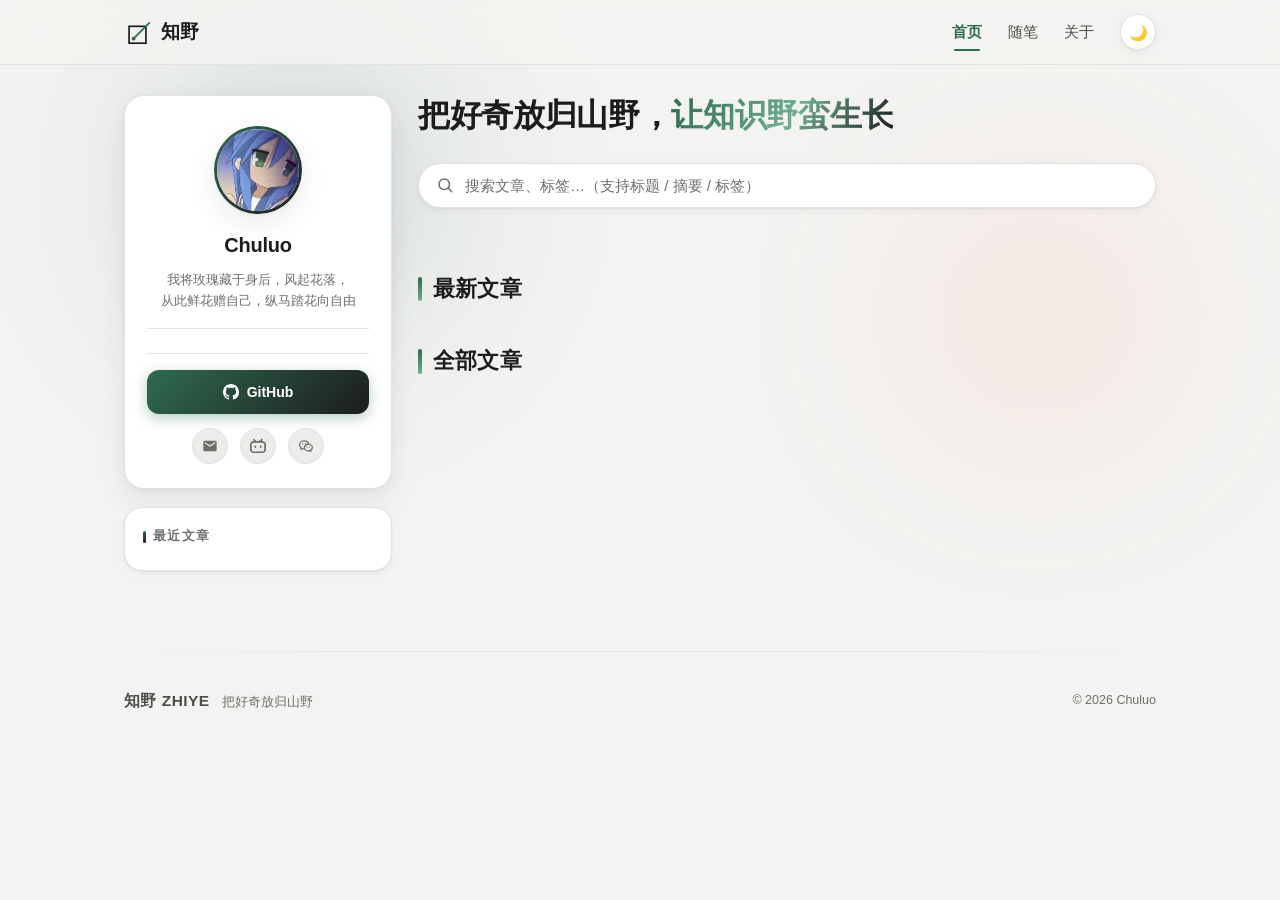
==== index.html @ bbedf45e "chore: 上传 index.html" ====
<!DOCTYPE html>
<html lang="zh-CN">
<head>
  <meta charset="UTF-8">
  <meta name="viewport" content="width=device-width, initial-scale=1.0">
  <!-- 主题提前应用：首帧即为正确主题，消除页面切换时的闪白 -->
  <script>(function(){var t=null;try{t=localStorage.getItem("blog-theme");}catch(e){}if(t!=="dark"&&t!=="light"){t=window.matchMedia&&window.matchMedia("(prefers-color-scheme: dark)").matches?"dark":"light";}document.documentElement.setAttribute("data-theme",t);})();</script>
  <title>知野 ZHIYE · 把好奇放归山野</title>
  <meta http-equiv="Content-Security-Policy" content="default-src 'none'; script-src 'self' file: 'unsafe-inline' https://cdn.jsdelivr.net; style-src 'self' file: 'unsafe-inline'; img-src 'self' file: data:; font-src 'self' file:; connect-src 'none'; object-src 'none'; base-uri 'none'; form-action 'none'">
  <meta name="referrer" content="no-referrer">
  <link rel="icon" href="data:image/svg+xml,<svg xmlns='http://www.w3.org/2000/svg' viewBox='0 0 48 48'><rect width='48' height='48' rx='11' fill='%231C1C1E'/><rect x='13' y='18' width='22' height='22' fill='none' stroke='%23FFFFFF' stroke-width='2.6'/><line x1='19' y1='34' x2='41' y2='12' stroke='%236FAE90' stroke-width='2.6' stroke-linecap='round'/><circle cx='19' cy='34' r='2.8' fill='%236FAE90'/></svg>">
  <meta name="description" content="知野 ZHIYE：Chuluo 的个人博客，记录前端技术、效率工具、读书笔记与日常生活，全部文章由 Markdown 书写。">
  <meta name="author" content="Chuluo">
  <link rel="canonical" href="https://YOUR-SITE.example/">
  <meta name="theme-color" content="#F3F3F1" media="(prefers-color-scheme: light)">
  <meta name="theme-color" content="#000000" media="(prefers-color-scheme: dark)">
  <meta property="og:title" content="知野 ZHIYE · 把好奇放归山野">
  <meta property="og:type" content="website">
  <meta property="og:site_name" content="知野 ZHIYE">
  <meta property="og:url" content="https://YOUR-SITE.example/">
  <meta property="og:locale" content="zh_CN">
  <meta property="og:image" content="https://YOUR-SITE.example/img/brand-icon.png">
  <meta property="og:description" content="记录前端技术、效率工具、读书笔记与日常生活。">
  <meta name="twitter:card" content="summary">
  <script type="application/ld+json">
  {
    "@context": "https://schema.org",
    "@type": "WebSite",
    "name": "知野 ZHIYE",
    "url": "https://YOUR-SITE.example/",
    "description": "Chuluo 的个人博客，记录前端技术、效率工具、读书笔记与日常生活。",
    "inLanguage": "zh-CN",
    "author": { "@type": "Person", "name": "Chuluo", "url": "https://YOUR-SITE.example/about.html" }
  }
  </script>
  <link rel="stylesheet" href="css/style.css">
</head>
<body>

  <a class="skip-link" href="#main">跳到主要内容</a>

  <header class="site-header">
    <div class="container header-inner">
      <a class="brand" href="index.html"><svg class="brand-logo" viewBox="0 0 48 48" aria-hidden="true"><rect x="9" y="13" width="30" height="30" fill="none" stroke="currentColor" stroke-width="3"/><line x1="17" y1="35" x2="45" y2="7" stroke="var(--wild)" stroke-width="3" stroke-linecap="round"/><circle cx="17" cy="35" r="3.4" fill="var(--wild)"/></svg>知野</a>
      <nav class="site-nav">
        <a href="index.html" class="active" aria-current="page">首页</a>
        <a href="notes.html">随笔</a>
        <a href="about.html">关于</a>
        <button class="theme-toggle" aria-label="切换深浅主题（快捷键 T）"></button>
      </nav>
    </div>
  </header>

  <main id="main">
    <!-- 背景光晕 -->
    <div class="bg-glow g1" aria-hidden="true"></div>
    <div class="bg-glow g2" aria-hidden="true"></div>

    <div class="home-layout container">
      <!-- 侧栏：作者卡片 -->
      <aside class="side-col reveal">
        <div class="profile-card">
          <img class="profile-avatar" src="img/avatar.png" alt="Chuluo 的头像" width="88" height="88">
          <b class="profile-name">Chuluo</b>
          <p class="profile-bio">我将玫瑰藏于身后，风起花落，<br>从此鲜花赠自己，纵马踏花向自由</p>
          <div class="profile-stats" id="profileStats"></div>
          <!-- 社交链接（GitHub / 邮箱 / B站） -->
          <a class="profile-github" href="https://github.com/chuluono" target="_blank" rel="noopener noreferrer">
            <svg viewBox="0 0 16 16" width="16" height="16" aria-hidden="true"><path fill="currentColor" d="M8 0C3.58 0 0 3.58 0 8c0 3.54 2.29 6.53 5.47 7.59.4.07.55-.17.55-.38 0-.19-.01-.82-.01-1.49-2.01.37-2.53-.49-2.69-.94-.09-.23-.48-.94-.82-1.13-.28-.15-.68-.52-.01-.53.63-.01 1.08.58 1.23.82.72 1.21 1.87.87 2.33.66.07-.52.28-.87.51-1.07-1.78-.2-3.64-.89-3.64-3.95 0-.87.31-1.59.82-2.15-.08-.2-.36-1.02.08-2.12 0 0 .67-.21 2.2.82.64-.18 1.32-.27 2-.27s1.36.09 2 .27c1.53-1.04 2.2-.82 2.2-.82.44 1.1.16 1.92.08 2.12.51.56.82 1.27.82 2.15 0 3.07-1.87 3.75-3.65 3.95.29.25.54.73.54 1.48 0 1.07-.01 1.93-.01 2.2 0 .21.15.46.55.38A8.01 8.01 0 0 0 16 8c0-4.42-3.58-8-8-8z"/></svg>
            GitHub
          </a>
          <div class="profile-links">
            <a class="profile-ico" href="mailto:chuluo1000@qq.com" data-copy-email="chuluo1000@qq.com" title="点击复制邮箱" aria-label="复制邮箱地址">
              <svg viewBox="0 0 24 24" aria-hidden="true"><path fill="currentColor" d="M20 4H4c-1.1 0-2 .9-2 2v12c0 1.1.9 2 2 2h16c1.1 0 2-.9 2-2V6c0-1.1-.9-2-2-2zm0 4-8 5-8-5V6l8 5 8-5v2z"/></svg>
            </a>
            <a class="profile-ico" href="https://space.bilibili.com/3461567341398555" target="_blank" rel="noopener noreferrer" title="Bilibili" aria-label="Bilibili">
              <svg viewBox="0 0 24 24" aria-hidden="true"><path fill="currentColor" d="M17.8 4.65h.85c1.51.06 2.77.58 3.77 1.58 1 .99 1.52 2.25 1.56 3.76v7.36c-.04 1.51-.56 2.77-1.56 3.77s-2.26 1.52-3.77 1.56H5.33c-1.51-.04-2.77-.56-3.77-1.56S.04 18.86 0 17.35v-7.36c.04-1.51.56-2.77 1.56-3.76 1-1 2.26-1.52 3.77-1.58h.77L4.93 3.53a1.23 1.23 0 0 1-.37-.91c0-.35.12-.65.37-.9l.03-.03c.26-.25.57-.37.92-.37.34 0 .65.12.92.37l2.55 2.42c.07.07.13.14.19.21h4.26c.05-.07.11-.14.16-.21l2.86-2.75c.26-.25.57-.37.92-.37.34 0 .66.15.93.4.26.25.39.55.39.91 0 .35-.12.65-.37.9zM5.33 7.24c-.74.02-1.37.28-1.88.77-.5.5-.77 1.13-.79 1.9v7.51c.02.77.29 1.4.79 1.9.5.5 1.13.75 1.88.77h13.34c.74-.02 1.37-.27 1.88-.77.5-.5.77-1.13.78-1.9V9.91c-.01-.77-.28-1.4-.78-1.9-.51-.49-1.14-.75-1.88-.77zM8 11.11c.37 0 .68.12.93.37.25.25.38.57.4.96v1.17c-.02.39-.15.71-.4.96-.25.25-.56.37-.93.37s-.68-.12-.93-.37c-.25-.25-.38-.57-.4-.96v-1.17c0-.37.13-.69.39-.95.25-.26.57-.38.94-.38zm8 0c.37 0 .68.12.93.37.25.25.38.57.4.96v1.17c-.02.39-.15.71-.4.96-.25.25-.56.37-.93.37s-.68-.12-.93-.37c-.25-.25-.38-.57-.4-.96v-1.17c.02-.39.15-.71.4-.96.25-.25.56-.37.93-.37z"/></svg>
            </a>
            <!-- 公众号：点击/悬停弹出二维码（图片放 img/wx-qr.png 即生效） -->
            <div class="profile-wechat">
              <button type="button" class="profile-ico" id="wxBtn" title="微信公众号" aria-label="微信公众号二维码" aria-expanded="false">
                <svg viewBox="0 0 24 24" aria-hidden="true">
                  <path fill="none" stroke="currentColor" stroke-width="1.8" stroke-linejoin="round" d="M9.3 4.2c-3.9 0-7 2.6-7 5.9 0 1.8 1 3.5 2.5 4.6L4.2 17l2.4-1.2c.8.3 1.7.4 2.7.4h.4a5.9 5.9 0 0 1-.2-1.5c0-3.1 2.9-5.6 6.5-5.6h.3c-.6-2.8-3.6-4.9-7-4.9z"/>
                  <path fill="none" stroke="currentColor" stroke-width="1.8" stroke-linejoin="round" d="M15.6 9.4c-3.3 0-6 2.2-6 4.9s2.7 4.9 6 4.9c.7 0 1.4-.1 2-.3l2.2 1.1-.6-1.9c1.4-.9 2.4-2.3 2.4-3.8 0-2.7-2.7-4.9-6-4.9z"/>
                  <g fill="currentColor">
                    <circle cx="7" cy="9" r="1"/><circle cx="11.4" cy="9" r="1"/>
                    <circle cx="13.8" cy="13.6" r=".9"/><circle cx="17.4" cy="13.6" r=".9"/>
                  </g>
                </svg>
              </button>
              <div class="wx-pop" id="wxPop">
                <img src="img/wx-qr.png" alt="微信公众号二维码" width="140" height="140">
                <b>微信公众号</b>
                <span>微信扫码关注</span>
              </div>
            </div>
          </div>
        </div>

        <!-- 侧栏：最近文章 -->
        <div class="side-card">
          <h3 class="side-title">最近文章</h3>
          <ol class="side-recent" id="recentList"></ol>
        </div>
      </aside>

      <!-- 右列：标语 + 搜索 + 筛选 + 文章流 -->
      <div class="feed-col">
        <h1 class="feed-slogan reveal" style="transition-delay:.08s">把好奇放归山野，<span class="grad">让知识野蛮生长</span></h1>

        <!-- 实时搜索 -->
        <div class="search-box reveal" style="transition-delay:.16s" role="search">
          <input id="searchInput" type="text" placeholder="搜索文章、标签…（支持标题 / 摘要 / 标签）" autocomplete="off" aria-label="搜索文章">
          <svg class="search-icon" viewBox="0 0 24 24" fill="none" stroke="currentColor" stroke-width="2" stroke-linecap="round" aria-hidden="true">
            <circle cx="11" cy="11" r="7"></circle><path d="M21 21l-4.35-4.35"></path>
          </svg>
          <button id="searchClear" type="button" class="search-clear" aria-label="清空搜索">✕</button>
        </div>

        <!-- 标签筛选 -->
        <div class="tag-filter" id="tagFilter"></div>

        <!-- 精选 / 最新文章 -->
        <section id="featuredSection">
          <div class="section-head"><h2>最新文章</h2></div>
          <div id="featured"></div>
        </section>

        <!-- 文章列表 -->
        <section>
          <div class="section-head"><h2 id="listTitle">全部文章</h2><span class="count" id="listCount"></span></div>
          <div class="post-grid" id="postList"></div>
          <nav class="pagination" id="pagination" hidden aria-label="分页"></nav>
        </section>
      </div>
    </div>
  </main>

  <footer class="site-footer">
    <div class="container footer-row">
      <p class="footer-brand">知野 ZHIYE<span class="footer-tagline">把好奇放归山野</span></p>
      <div class="footer-right">
        <span class="footer-copy">© 2026 Chuluo</span>
      </div>
    </div>
  </footer>

  <button id="backTop" class="back-top" aria-label="回到顶部">
    <svg viewBox="0 0 48 48" aria-hidden="true">
      <circle class="ring-bg" cx="24" cy="24" r="21"></circle>
      <circle class="ring-fg" cx="24" cy="24" r="21"></circle>
    </svg>
    <span class="arrow">↑</span>
  </button>

  <script src="js/posts.js"></script>
  <script src="js/main.js"></script>
  <script>
    function __initHome() {
      var H = window.BLOG_HELPERS;
      /* 首页列表视图：系列只显示一章入口，其余章节经文章页章节目录访问 */
      var posts = H.visiblePosts();
      var tags = H.allTags(posts);

      /* 公众号二维码弹层：点击切换（悬停由 CSS 兜底），点击外部关闭；二维码图片缺失时显示占位 */
      var wxWrap = document.querySelector(".profile-wechat");
      var wxBtn = document.getElementById("wxBtn");
      var wxImg = document.querySelector(".wx-pop img");
      if (wxImg) {
        wxImg.addEventListener("error", function () { wxImg.closest(".wx-pop").classList.add("no-qr"); });
      }
      if (wxBtn && wxWrap) {
        wxBtn.addEventListener("click", function (e) {
          e.stopPropagation();
          var open = wxWrap.classList.toggle("open");
          wxBtn.setAttribute("aria-expanded", open ? "true" : "false");
        });
        document.addEventListener("click", function (e) {
          if (!wxWrap.contains(e.target)) {
            wxWrap.classList.remove("open");
            wxBtn.setAttribute("aria-expanded", "false");
          }
        });
      }

      /* 作者卡片统计 */
      var totalMin = posts.reduce(function (s, p) { return s + H.readingMin(p.content); }, 0);
      document.getElementById("profileStats").innerHTML =
        '<div class="pstat"><b>' + posts.length + "</b><span>文章</span></div>" +
        '<div class="pstat"><b>' + tags.length + "</b><span>标签</span></div>" +
        '<div class="pstat"><b>' + totalMin + "</b><span>分钟阅读</span></div>";

      /* 侧栏：最近文章 */
      document.getElementById("recentList").innerHTML = posts.slice(0, 5).map(function (p) {
        var thumb = '<span class="mini-thumb" style="' + H.coverStyle(p) + '" aria-hidden="true">' +
          (p.coverImg ? '<img src="' + window.BLOG_ROOT + p.coverImg + '" alt="" loading="lazy">' : p.emoji) +
          "</span>";
        return '<li><a href="' + H.postURL(p) + '">' + thumb +
          '<span class="mini-text"><span class="mini-title">' + H.escapeHtml(p.title) + "</span>" +
          "<time>" + H.fmtRelative(p.date) + "</time></span></a></li>";
      }).join("");

      /* 状态：标签 + 关键词可叠加过滤 */
      var currentTag = new URLSearchParams(location.search).get("tag") || "全部";
      var query = "";
      var PAGE_SIZE = 4;   /* 每页文章数 */
      var pageNum = 1;
      var filterBox = document.getElementById("tagFilter");
      var listEl = document.getElementById("postList");
      var searchInput = document.getElementById("searchInput");
      var searchBox = document.querySelector(".search-box");
      var searchClear = document.getElementById("searchClear");
      var featuredSection = document.getElementById("featuredSection");

      /* 精选（最新一篇）；无文章时隐藏该区块 */
      document.getElementById("featured").innerHTML = posts.length ? H.cardHTML(posts[0], true) : "";
      if (!posts.length) featuredSection.style.display = "none";

      function renderChips() {
        var html = ['<button class="chip' + (currentTag === "全部" ? " active" : "") + '" data-tag="全部">全部 <i>' + posts.length + "</i></button>"];
        tags.forEach(function (t) {
          html.push('<button class="chip' + (currentTag === t[0] ? " active" : "") + '" data-tag="' + H.escapeHtml(t[0]) + '">' + H.escapeHtml(t[0]) + " <i>" + t[1] + "</i></button>");
        });
        filterBox.innerHTML = html.join("");
      }

      function matchQuery(p, q) {
        var hay = (p.title + " " + p.excerpt + " " + p.tags.join(" ")).toLowerCase();
        return hay.indexOf(q.toLowerCase()) !== -1;
      }

      function renderList() {
        var list = posts.filter(function (p) {
          return (currentTag === "全部" || p.tags.indexOf(currentTag) !== -1) && (!query || matchQuery(p, query));
        });
        document.getElementById("listTitle").innerHTML = query
          ? "搜索：<span class=\"grad\">" + H.escapeHtml(query) + "</span>"
          : (currentTag === "全部" ? "全部文章" : "标签：" + H.escapeHtml(currentTag));
        document.getElementById("listCount").textContent = list.length + " 篇";
        featuredSection.style.display = (posts.length && currentTag === "全部" && !query) ? "" : "none";

        var pgBox = document.getElementById("pagination");
        if (!list.length) {
          pgBox.hidden = true;
          listEl.innerHTML = query
            ? '<div class="empty-state"><div class="big">🔭</div>没有找到与「' + H.escapeHtml(query) + '」相关的文章<br>换个关键词试试？</div>'
            : '<div class="empty-state"><div class="big">🌱</div>这个标签下还没有文章～</div>';
          return;
        }

        /* 分页切片 */
        var totalPages = Math.ceil(list.length / PAGE_SIZE);
        if (pageNum > totalPages) pageNum = totalPages;
        if (pageNum < 1) pageNum = 1;
        var pageList = list.slice((pageNum - 1) * PAGE_SIZE, pageNum * PAGE_SIZE);

        /* 卡片带 stagger 渐显延迟，标题与摘要做搜索高亮 */
        listEl.innerHTML = pageList.map(function (p, i) {
          var delay = " style=\"transition-delay:" + Math.min(i, 8) * 55 + "ms\"";
          return H.cardHTML(p, false, query).replace('class="post-card"', 'class="post-card reveal"' + delay);
        }).join("");
        window.BLOG_initReveal(listEl);

        /* 分页条（← 1 →） */
        if (totalPages <= 1) { pgBox.hidden = true; pgBox.innerHTML = ""; return; }
        pgBox.hidden = false;
        var phtml = '<button class="pg-btn pg-nav" data-pg="prev" aria-label="上一页"' + (pageNum === 1 ? " disabled" : "") + ">←</button>";
        for (var i = 1; i <= totalPages; i++) {
          phtml += '<button class="pg-btn' + (i === pageNum ? " active" : "") + '" data-pg="' + i + '" aria-label="第 ' + i + ' 页">' + i + "</button>";
        }
        phtml += '<button class="pg-btn pg-nav" data-pg="next" aria-label="下一页"' + (pageNum === totalPages ? " disabled" : "") + ">→</button>";
        pgBox.innerHTML = phtml;
      }

      /* 标签筛选 */
      filterBox.addEventListener("click", function (e) {
        var btn = e.target.closest(".chip");
        if (!btn) return;
        currentTag = btn.getAttribute("data-tag");
        pageNum = 1;
        renderChips();
        renderList();
        /* file:// 协议下 replaceState 可能抛 SecurityError，静默降级 */
        try {
          history.replaceState(null, "", currentTag === "全部" ? "index.html" : "index.html?tag=" + encodeURIComponent(currentTag));
        } catch (err) {}
      });

      /* 分页翻页 */
      document.getElementById("pagination").addEventListener("click", function (e) {
        var btn = e.target.closest(".pg-btn");
        if (!btn || btn.disabled) return;
        var v = btn.getAttribute("data-pg");
        if (v === "prev") pageNum -= 1;
        else if (v === "next") pageNum += 1;
        else pageNum = parseInt(v, 10);
        renderList();
        H.smoothTo(document.getElementById("listTitle"));
      });

      /* 实时搜索（轻防抖） */
      var debounceTimer = null;
      searchInput.addEventListener("input", function () {
        searchBox.classList.toggle("has-value", !!searchInput.value);
        clearTimeout(debounceTimer);
        debounceTimer = setTimeout(function () {
          query = searchInput.value.trim();
          pageNum = 1;
          renderList();
        }, 140);
      });
      searchClear.addEventListener("click", function () {
        searchInput.value = "";
        searchBox.classList.remove("has-value");
        query = "";
        pageNum = 1;
        renderList();
        searchInput.focus();
      });

      renderChips();
      renderList();
    }
    __initHome();
  </script>
</body>
</html>
---- css/style.css ----
/* ============================================================
 * 知野 ZHIYE · 样式系统
 * 设计原则：克制、一致、每一处过渡都有呼吸感
 * —— 支持浅色 / 深色双主题、动效降级与打印优化
 * ============================================================ */

/* ---------- 设计变量 ---------- */
:root {
  /* 缓动：主缓动用 Quint 感，弹性交互用 spring */
  --ease: cubic-bezier(0.22, 1, 0.36, 1);
  --ease-spring: cubic-bezier(0.34, 1.56, 0.64, 1);

  /* 知野 ZHIYE 色板：Parchment / Canvas / Ink / 灰苔 / 野绿 */
  --bg: #f3f3f1;
  --header-bg: rgba(243, 243, 241, 0.82);
  --surface: #ffffff;
  --surface-2: #ececea;
  --text: #1c1c1e;
  --text-secondary: #4d4d4a;
  --muted: #6e6e6a;
  --border: #e1e1de;
  --accent: #2f6b4f;
  --accent-soft: rgba(47, 107, 79, 0.1);
  --code-bg: #e9e9e6;
  --mark-bg: rgba(47, 107, 79, 0.16);
  --wild: #2f6b4f;

  /* 多层阴影：近处贴合 + 远处弥散 */
  --shadow-sm: 0 1px 2px rgba(30, 28, 36, 0.05), 0 2px 8px rgba(30, 28, 36, 0.05);
  --shadow: 0 2px 4px rgba(30, 28, 36, 0.04), 0 10px 28px rgba(30, 28, 36, 0.08);
  --shadow-lg: 0 4px 8px rgba(30, 28, 36, 0.05), 0 18px 50px rgba(30, 28, 36, 0.14);
  /* 卡片顶部内高光 */
  --inset-highlight: inset 0 1px 0 rgba(255, 255, 255, 0.65);

  --glow-op: 0.55;
}
[data-theme="dark"] {
  /* OLED 纯黑：背景全黑，卡片用 iOS 系统灰拉开层次 */
  --bg: #000000;
  --header-bg: rgba(0, 0, 0, 0.72);
  --surface: #1c1c1e;
  --surface-2: #2c2c2e;
  --text: #e9e7e2;
  --text-secondary: #b8b4ac;
  --muted: #8a867e;
  --border: #2a2a2c;
  --accent: #6fae90;
  --accent-soft: rgba(111, 174, 144, 0.16);
  --code-bg: #1c1c1e;
  --mark-bg: rgba(111, 174, 144, 0.25);
  --wild: #6fae90;

  --shadow-sm: 0 1px 2px rgba(0, 0, 0, 0.4), 0 2px 8px rgba(0, 0, 0, 0.3);
  --shadow: 0 2px 4px rgba(0, 0, 0, 0.4), 0 10px 28px rgba(0, 0, 0, 0.5);
  --shadow-lg: 0 4px 8px rgba(0, 0, 0, 0.45), 0 18px 50px rgba(0, 0, 0, 0.65);
  --inset-highlight: inset 0 1px 0 rgba(255, 255, 255, 0.04);

  --glow-op: 0.4;
}

/* ---------- 基础 ---------- */
* { margin: 0; padding: 0; box-sizing: border-box; }
html { scroll-behavior: smooth; -webkit-text-size-adjust: 100%; }
body {
  font-family: "SF Pro Display", -apple-system, BlinkMacSystemFont, "Segoe UI",
    "PingFang SC", "Hiragino Sans GB", "Microsoft YaHei", "Noto Sans SC", sans-serif;
  background: var(--bg);
  color: var(--text);
  line-height: 1.75;
  font-size: 16px;
  -webkit-font-smoothing: antialiased;
  -moz-osx-font-smoothing: grayscale;
  text-rendering: optimizeLegibility;
  font-feature-settings: "tnum" 1;
  transition: background 0.4s ease, color 0.4s ease;
  overflow-x: hidden;
}
a { color: inherit; text-decoration: none; }
button { font-family: inherit; cursor: pointer; }
a, button { touch-action: manipulation; -webkit-tap-highlight-color: transparent; }
img { max-width: 100%; }
h1 { text-wrap: balance; }
::selection { background: var(--mark-bg); color: var(--text); }
mark { background: var(--mark-bg); color: var(--accent); padding: 0 2px; border-radius: 4px; }

/* 滚动条 */
::-webkit-scrollbar { width: 10px; height: 10px; }
::-webkit-scrollbar-track { background: transparent; }
::-webkit-scrollbar-thumb {
  background: var(--border); border-radius: 8px;
  border: 2px solid var(--bg);
}
::-webkit-scrollbar-thumb:hover { background: var(--muted); }
html { scrollbar-width: thin; scrollbar-color: var(--border) transparent; }

/* 焦点可达性 */
:focus { outline: none; }
:focus-visible {
  outline: 2px solid var(--accent);
  outline-offset: 2px;
  border-radius: 4px;
}

/* 跳转链接（键盘用户） */
.skip-link {
  position: fixed; top: -56px; left: 16px; z-index: 200;
  background: var(--accent); color: #fff;
  padding: 10px 18px; border-radius: 10px; font-size: 14px;
  transition: top 0.25s var(--ease);
}
.skip-link:focus { top: 12px; }

.container { max-width: 1080px; margin: 0 auto; padding: 0 24px; }
.muted { color: var(--muted); }

/* ---------- 滚动渐显 ---------- */
.js .reveal {
  opacity: 0; transform: translateY(22px);
  transition: opacity 0.85s var(--ease), transform 0.85s var(--ease);
}
.js .reveal.visible { opacity: 1; transform: none; }
/* 经跨页过渡抵达（pagereveal 时标记）：内容随过渡一同亮相，跳过二次渐显 */
.js.vt-arrived .reveal { opacity: 1; transform: none; transition: none; }

/* 页面入场：仅会话内首次加载播放（后续页面切换由 View Transition 交叉淡入接管，不再重播） */
.js main.page-enter { animation: page-in 0.6s var(--ease) both; }
@keyframes page-in {
  from { opacity: 0; transform: translateY(12px); }
  to { opacity: 1; transform: none; }
}

/* 跨页面丝滑切换（Chromium 126+：导航时新旧页面自动交叉淡入；其他浏览器忽略此规则） */
@view-transition { navigation: auto; }

/* ---------- 阅读进度条 ---------- */
.progress-bar {
  position: fixed; top: 0; left: 0; z-index: 100;
  height: 3px; width: 0;
  background: linear-gradient(90deg, #2f6b4f, #6fae90, #a8c3a0);
  box-shadow: 0 0 10px rgba(47, 107, 79, 0.55);
  border-radius: 0 2px 2px 0;
  pointer-events: none;
}

/* ---------- 顶部导航 ---------- */
.site-header {
  position: sticky; top: 0; z-index: 50;
  /* 跨页切换时 header 独立快照：新旧页面内容淡入淡出，导航保持视觉连续 */
  view-transition-name: site-header;
  background: var(--header-bg);
  backdrop-filter: blur(16px) saturate(1.6);
  -webkit-backdrop-filter: blur(16px) saturate(1.6);
  border-bottom: 1px solid var(--border);
  transition: background 0.4s ease, border-color 0.4s ease;
}
.header-inner { display: flex; align-items: center; justify-content: space-between; height: 64px; }
.brand { display: flex; align-items: center; gap: 10px; font-weight: 800; font-size: 19px; letter-spacing: 0.02em; white-space: nowrap; }
.brand-logo {
  width: 27px; height: 27px; color: var(--text);
  transition: transform 0.4s var(--ease-spring);
}
.brand-logo rect { stroke: var(--text); }
.brand:hover .brand-logo { transform: rotate(-6deg) scale(1.06); }
.site-nav { display: flex; align-items: center; gap: 26px; }
.site-nav a { font-size: 15px; color: var(--text-secondary); position: relative; transition: color 0.25s; }
.site-nav a::after {
  content: ""; position: absolute; left: 50%; right: 50%; bottom: -6px;
  height: 2px; border-radius: 1px; background: var(--accent);
  opacity: 0; transition: left 0.35s var(--ease), right 0.35s var(--ease), opacity 0.35s;
}
.site-nav a:hover { color: var(--text); }
.site-nav a:hover::after { left: 4px; right: 4px; opacity: 0.45; }
.site-nav a.active { color: var(--accent); font-weight: 600; }
.site-nav a.active::after { left: 2px; right: 2px; opacity: 1; }
.site-header.scrolled { box-shadow: var(--shadow-sm); }
.theme-toggle {
  width: 36px; height: 36px; border-radius: 50%;
  border: 1px solid var(--border); background: var(--surface);
  font-size: 15px; display: grid; place-items: center;
  box-shadow: var(--shadow-sm);
  transition: transform 0.35s var(--ease-spring), border-color 0.25s;
}
/* 图标由 CSS 按 data-theme 渲染（HTML 内不含字符）：首帧即正确，
   跨页过渡快照里绝不会出现错误图标，深色模式下也不再闪月亮 */
.theme-toggle::before { content: "🌙"; line-height: 1; }
[data-theme="dark"] .theme-toggle::before { content: "☀️"; }
.theme-toggle:hover { transform: rotate(18deg) scale(1.08); border-color: var(--accent); }
.theme-toggle:active { transform: rotate(18deg) scale(0.95); }

/* ---------- 首页：侧栏作者卡 + 信息流双栏 ---------- */
main { position: relative; }
.bg-glow {
  position: absolute; border-radius: 50%;
  filter: blur(90px); opacity: var(--glow-op);
  pointer-events: none; z-index: 0;
}
.bg-glow.g1 {
  width: 440px; height: 440px;
  background: radial-gradient(circle, rgba(47, 107, 79, 0.5), transparent 65%);
  top: -100px; left: 6%;
  animation: glow-float 16s ease-in-out infinite alternate;
}
.bg-glow.g2 {
  width: 380px; height: 380px;
  background: radial-gradient(circle, rgba(255, 138, 101, 0.4), transparent 65%);
  top: 60px; right: 4%;
  animation: glow-float 20s ease-in-out infinite alternate-reverse;
}
@keyframes glow-float {
  from { transform: translate(0, 0) scale(1); }
  to { transform: translate(36px, 28px) scale(1.1); }
}
.home-layout {
  position: relative; z-index: 1;
  display: grid; grid-template-columns: 268px minmax(0, 1fr);
  gap: 26px; align-items: start; padding-top: 30px;
}
.side-col { display: flex; flex-direction: column; gap: 18px; }
.profile-card {
  background: var(--surface);
  border: 1px solid var(--border);
  border-radius: 20px;
  box-shadow: var(--shadow), var(--inset-highlight);
  padding: 30px 22px 24px;
  display: flex; flex-direction: column; align-items: center; text-align: center;
}
.profile-avatar {
  width: 88px; height: 88px; border-radius: 50%; object-fit: cover;
  border: 3px solid transparent;
  background: linear-gradient(var(--surface), var(--surface)) padding-box, linear-gradient(135deg, #2f6b4f, #1c1c1e) border-box;
  box-shadow: var(--shadow);
  transition: transform 0.45s var(--ease-spring);
}
.profile-card:hover .profile-avatar { transform: scale(1.05) rotate(2deg); }
.profile-name { margin-top: 14px; font-size: 20px; letter-spacing: -0.01em; }
.profile-bio { margin-top: 6px; font-size: 13px; line-height: 1.65; color: var(--muted); }
.profile-stats {
  margin-top: 16px; width: 100%;
  display: flex; padding: 12px 0;
  border-top: 1px solid var(--border); border-bottom: 1px solid var(--border);
}
.pstat { flex: 1; display: flex; flex-direction: column; gap: 2px; }
.pstat + .pstat { border-left: 1px solid var(--border); }
.pstat b { font-size: 17px; font-variant-numeric: tabular-nums; }
.pstat span { font-size: 12px; color: var(--muted); }
.profile-github {
  margin-top: 16px; width: 100%;
  display: inline-flex; align-items: center; justify-content: center; gap: 8px;
  padding: 10px 0; border-radius: 12px;
  background: linear-gradient(135deg, #2f6b4f, #1c1c1e);
  color: #fff; font-size: 14px; font-weight: 600;
  box-shadow: 0 4px 14px rgba(47, 107, 79, 0.35);
  transition: transform 0.3s var(--ease), box-shadow 0.3s var(--ease), filter 0.3s var(--ease);
}
.profile-github:hover { transform: translateY(-2px); filter: brightness(1.07); box-shadow: 0 8px 22px rgba(47, 107, 79, 0.45); }
.profile-github svg { flex: none; }
.profile-links { margin-top: 14px; display: flex; gap: 12px; }
.profile-ico {
  width: 36px; height: 36px; border-radius: 50%;
  display: inline-flex; align-items: center; justify-content: center;
  border: 1px solid var(--border); background: var(--surface-2); color: var(--muted);
  transition: transform 0.3s var(--ease), color 0.3s var(--ease), border-color 0.3s var(--ease), background 0.3s var(--ease);
}
.profile-ico:hover { transform: translateY(-2px); color: var(--accent); border-color: var(--accent); background: var(--accent-soft); }
.profile-ico svg { width: 16px; height: 16px; }
/* 公众号二维码弹层：悬停 / 点击（.open）/ 键盘聚焦均可见 */
.profile-wechat { position: relative; display: inline-flex; }
.wx-pop {
  position: absolute; bottom: calc(100% + 14px); left: 50%; z-index: 30;
  width: 168px; padding: 14px 14px 12px;
  display: flex; flex-direction: column; align-items: center;
  background: var(--surface);
  border: 1px solid var(--border); border-radius: 14px;
  box-shadow: var(--shadow-lg), var(--inset-highlight);
  opacity: 0; visibility: hidden; pointer-events: none;
  transform: translate(-50%, 8px) scale(0.94);
  transform-origin: 50% 100%;
  transition: opacity 0.28s var(--ease), transform 0.34s var(--ease-spring), visibility 0.28s;
}
.wx-pop::after {
  content: ""; position: absolute; top: 100%; left: 50%;
  width: 10px; height: 10px; margin: -5px 0 0 -5px;
  background: var(--surface);
  border-right: 1px solid var(--border); border-bottom: 1px solid var(--border);
  border-radius: 0 0 2px 0;
  transform: rotate(45deg);
}
.profile-wechat.open .wx-pop,
.profile-wechat:hover .wx-pop,
.profile-wechat:focus-within .wx-pop {
  opacity: 1; visibility: visible; pointer-events: auto;
  transform: translate(-50%, 0) scale(1);
}
.wx-pop img {
  width: 140px; height: 140px; border-radius: 8px;
  background: #fff; /* 二维码保底白底，暗色主题下也可扫 */
}
.wx-pop b { margin-top: 8px; font-size: 13px; }
.wx-pop span { margin-top: 2px; font-size: 11.5px; color: var(--muted); }
/* 二维码图片缺失时的虚线占位 */
.wx-pop.no-qr img { display: none; }
.wx-pop.no-qr::before {
  content: ""; width: 140px; height: 140px; margin: 1px 0 0;
  border: 1.5px dashed var(--border); border-radius: 8px;
  background: var(--surface-2);
}
/* 侧栏附加卡片：最近文章 + 标签 */
.side-card {
  background: var(--surface); border: 1px solid var(--border); border-radius: 18px;
  box-shadow: var(--shadow-sm), var(--inset-highlight);
  padding: 18px 18px 14px;
}
.side-title {
  font-size: 12.5px; font-weight: 700; letter-spacing: 0.1em; color: var(--muted);
  display: flex; align-items: center; gap: 7px; margin-bottom: 8px;
}
.side-title::before {
  content: ""; width: 3px; height: 12px; border-radius: 2px;
  background: linear-gradient(135deg, #2f6b4f, #1c1c1e);
}
.side-recent { list-style: none; margin: 0; padding: 0; }
.side-recent li + li { border-top: 1px dashed var(--border); }
.side-recent a {
  display: flex; flex-direction: row; align-items: center; gap: 10px; padding: 9px 2px;
  color: var(--text); font-size: 13.5px; line-height: 1.5;
  transition: color 0.25s;
}
.side-recent a:hover { color: var(--accent); }
.side-recent .mini-thumb {
  width: 44px; height: 44px; border-radius: 10px; flex-shrink: 0;
  display: grid; place-items: center; font-size: 20px;
  position: relative; overflow: hidden; box-shadow: var(--shadow-sm);
}
.side-recent .mini-thumb img { position: absolute; inset: 0; width: 100%; height: 100%; object-fit: cover; }
.side-recent .mini-text { display: flex; flex-direction: column; gap: 2px; min-width: 0; flex: 1; }
.side-recent .mini-title {
  display: -webkit-box; -webkit-line-clamp: 1; -webkit-box-orient: vertical; overflow: hidden;
}
.side-recent time { font-size: 11.5px; color: var(--muted); font-variant-numeric: tabular-nums; }
/* 随笔页（notes.html） */
.notes-wrap { max-width: 720px; margin: 0 auto 30px; }
.note-year {
  margin: 34px 0 14px; font-size: 16px; font-weight: 800; letter-spacing: 0.02em;
  color: var(--muted); display: flex; align-items: center; gap: 12px;
}
.note-year::after { content: ""; flex: 1; height: 1px; background: var(--border); }
.note-group { display: flex; flex-direction: column; gap: 14px; }
.note-item {
  display: flex; gap: 18px; align-items: flex-start;
  background: var(--surface); border: 1px solid var(--border); border-radius: 16px;
  box-shadow: var(--shadow-sm), var(--inset-highlight);
  padding: 18px 20px;
  transition: translate 0.35s var(--ease), box-shadow 0.35s var(--ease), border-color 0.35s;
}
.note-item:hover { translate: 0 -3px; box-shadow: var(--shadow), var(--inset-highlight); border-color: var(--muted); }
.note-item time {
  flex: none; width: 88px; padding-top: 3px;
  font-size: 12.5px; color: var(--muted); font-variant-numeric: tabular-nums;
}
.note-item p { font-size: 15px; line-height: 1.8; color: var(--text); }
@media (max-width: 620px) {
  .note-item { flex-direction: column; gap: 6px; padding: 15px 16px; }
  .note-item time { width: auto; padding-top: 0; }
  .note-item p { font-size: 14px; }
}
.feed-slogan { font-size: clamp(24px, 3.4vw, 32px); line-height: 1.3; font-weight: 800; letter-spacing: -0.01em; }
.grad {
  background: linear-gradient(120deg, #2f6b4f, #6fae90 55%, #1c1c1e);
  -webkit-background-clip: text; background-clip: text; color: transparent;
}

/* ---------- 搜索框 ---------- */
.search-box { position: relative; max-width: 100%; margin-top: 26px; }
.search-box .search-icon {
  position: absolute; left: 18px; top: 50%; transform: translateY(-50%);
  width: 18px; height: 18px; color: var(--muted); pointer-events: none;
  transition: color 0.25s;
}
.search-box input {
  width: 100%; padding: 13px 46px 13px 46px;
  border-radius: 999px; border: 1px solid var(--border);
  background: var(--surface); color: var(--text);
  font-family: inherit; font-size: 15px;
  box-shadow: var(--shadow-sm);
  transition: border-color 0.25s, box-shadow 0.25s;
}
.search-box input::placeholder { color: var(--muted); }
.search-box input:focus {
  border-color: var(--accent);
  box-shadow: 0 0 0 4px var(--accent-soft), var(--shadow-sm);
}
.search-box:focus-within .search-icon { color: var(--accent); }
.search-box input::-webkit-search-cancel-button { display: none; }
.search-clear {
  position: absolute; right: 12px; top: 50%; transform: translateY(-50%) scale(0.6);
  width: 26px; height: 26px; border-radius: 50%; border: none;
  background: var(--surface-2); color: var(--muted); font-size: 12px;
  opacity: 0; pointer-events: none;
  transition: all 0.25s var(--ease-spring);
}
.search-box.has-value .search-clear { opacity: 1; pointer-events: auto; transform: translateY(-50%) scale(1); }
.search-clear:hover { background: var(--accent); color: #fff; }

/* ---------- 区块标题 ---------- */
.section-head { display: flex; align-items: baseline; justify-content: space-between; margin: 34px 0 16px; scroll-margin-top: 84px; }
.section-head h2 { font-size: 22px; letter-spacing: 0.01em; position: relative; padding-left: 15px; }
.section-head h2::before {
  content: ""; position: absolute; left: 0; top: 7px; bottom: 7px; width: 4px;
  border-radius: 2px; background: linear-gradient(180deg, #2f6b4f, #6fae90);
}
.section-head .count { font-size: 14px; color: var(--muted); font-variant-numeric: tabular-nums; }

/* ---------- 标签筛选 ---------- */
.tag-filter { display: flex; flex-wrap: wrap; gap: 10px; margin-top: 28px; }
.tag-filter .chip {
  border: 1px solid var(--border); background: var(--surface); color: var(--text-secondary);
  padding: 6px 16px; border-radius: 999px; font-size: 14px;
  box-shadow: var(--shadow-sm);
  transition: all 0.25s var(--ease);
}
.tag-filter .chip i { font-style: normal; opacity: 0.6; font-size: 12px; margin-left: 3px; font-variant-numeric: tabular-nums; }
.tag-filter .chip:hover { border-color: var(--accent); color: var(--accent); translate: 0 -2px; }
.tag-filter .chip:active { translate: 0 0; scale: 0.96; }
.tag-filter .chip.active { background: var(--accent); border-color: var(--accent); color: #fff; box-shadow: 0 4px 14px var(--accent-soft); }

/* ---------- 精选卡片（封面右置） ---------- */
.featured-card {
  display: grid; grid-template-columns: minmax(0, 1fr) 300px;
  background: var(--surface); border: 1px solid var(--border); border-radius: 20px;
  overflow: hidden; box-shadow: var(--shadow), var(--inset-highlight);
  transition: translate 0.35s var(--ease), box-shadow 0.35s var(--ease), border-color 0.35s;
}
.featured-card:hover { translate: 0 -5px; box-shadow: var(--shadow-lg), var(--inset-highlight); border-color: var(--muted); }
.featured-cover { order: 2; min-height: 200px; display: grid; place-items: center; font-size: 60px; }
.featured-cover span, .post-cover span {
  display: inline-block;
  transition: transform 0.6s var(--ease-spring);
}
.featured-card:hover .featured-cover span, .post-card:hover .post-cover span { transform: scale(1.14) rotate(-4deg); }
/* 真实封面图：铺满封面容器，渐变色垫底作为加载占位 */
.post-cover, .featured-cover, .article-banner { position: relative; overflow: hidden; }
.cover-img {
  position: absolute; inset: 0; width: 100%; height: 100%;
  object-fit: cover; transition: transform 0.6s var(--ease-spring);
}
.featured-card:hover .featured-cover .cover-img, .post-card:hover .post-cover .cover-img { transform: scale(1.05); }
.featured-body { order: 1; padding: 28px 30px; display: flex; flex-direction: column; gap: 12px; justify-content: center; }
.featured-body h2 { font-size: 23px; line-height: 1.4; }
.featured-body h2 a:hover { color: var(--accent); }

/* ---------- 文章卡片（单列横排：内容左 · 封面右） ---------- */
.post-grid {
  display: grid; grid-template-columns: 1fr;
  gap: 16px; padding-bottom: 24px;
}
.post-card {
  background: var(--surface); border: 1px solid var(--border); border-radius: 18px;
  overflow: hidden;
  display: grid; grid-template-columns: minmax(0, 1fr) 148px;
  gap: 18px; padding: 18px 20px;
  box-shadow: var(--shadow-sm), var(--inset-highlight);
  transition: translate 0.35s var(--ease), box-shadow 0.35s var(--ease), border-color 0.35s;
}
.post-card:hover { translate: 0 -4px; box-shadow: var(--shadow-lg), var(--inset-highlight); border-color: var(--muted); }
.post-cover {
  grid-column: 2; grid-row: 1; align-self: stretch; width: 100%;
  min-height: 112px; border-radius: 13px;
  display: grid; place-items: center; font-size: 44px;
}
.post-card-body { grid-column: 1; grid-row: 1; display: flex; flex-direction: column; gap: 9px; padding: 2px 0; }
.post-card-body h2 { font-size: 17.5px; line-height: 1.5; }
.post-card-body h2 a {
  background: linear-gradient(currentColor, currentColor) no-repeat 0 100% / 0% 1px;
  transition: background-size 0.35s var(--ease), color 0.25s;
}
.post-card-body h2 a:hover { color: var(--accent); background-size: 100% 1px; }
.excerpt {
  color: var(--text-secondary); font-size: 13.5px; flex: 1;
  display: -webkit-box; -webkit-line-clamp: 2; -webkit-box-orient: vertical; overflow: hidden;
}

/* ---------- 元信息 / 标签 ---------- */
.post-meta { display: flex; align-items: center; gap: 8px; font-size: 13px; color: var(--muted); flex-wrap: wrap; font-variant-numeric: tabular-nums; }
.post-tags { display: flex; gap: 8px; flex-wrap: wrap; align-items: center; }

/* 品牌合作披露标识（sponsored: true 时自动显示） */
.sponsored-badge {
  display: inline-flex; align-items: center;
  font-size: 11.5px; font-weight: 600; line-height: 1;
  color: #9a6b00; background: rgba(255, 176, 32, 0.14);
  border: 1px solid rgba(255, 176, 32, 0.4);
  padding: 4px 10px; border-radius: 999px; flex: none;
}
[data-theme="dark"] .sponsored-badge { color: #ffd479; background: rgba(255, 176, 32, 0.12); border-color: rgba(255, 176, 32, 0.35); }
/* 系列徽章：提示该文章为系列教程（共 N 章），其余章节在文章页章节目录 */
.series-badge {
  display: inline-flex; align-items: center;
  font-size: 11.5px; font-weight: 600; line-height: 1;
  color: #2f6b4f; background: rgba(47, 107, 79, 0.12);
  border: 1px solid rgba(47, 107, 79, 0.35);
  padding: 4px 10px; border-radius: 999px; flex: none;
}
[data-theme="dark"] .series-badge { color: #6fae90; background: rgba(47, 107, 79, 0.14); border-color: rgba(47, 107, 79, 0.4); }
.tag-chip {
  font-size: 12px; color: var(--accent); background: var(--accent-soft);
  padding: 3px 10px; border-radius: 999px;
  transition: all 0.25s var(--ease);
}
.tag-chip:hover { background: var(--accent); color: #fff; translate: 0 -1px; }
.empty-state { text-align: center; color: var(--muted); padding: 70px 0; grid-column: 1 / -1; }
.empty-state .big { font-size: 44px; margin-bottom: 10px; }

/* ---------- 分页（← 1 →） ---------- */
.pagination { display: flex; justify-content: center; align-items: center; gap: 8px; padding: 8px 0 30px; }
.pagination[hidden] { display: none; }
.pg-btn {
  min-width: 40px; height: 40px; padding: 0 8px; border-radius: 10px;
  display: inline-flex; align-items: center; justify-content: center;
  border: 1px solid var(--border); background: var(--surface);
  color: var(--text-secondary); font-size: 14px; font-weight: 600;
  font-family: inherit; font-variant-numeric: tabular-nums; cursor: pointer;
  box-shadow: var(--shadow-sm);
  transition: translate 0.25s var(--ease), color 0.25s, border-color 0.25s,
    background 0.25s, box-shadow 0.25s, scale 0.15s var(--ease-spring);
}
.pg-btn:hover:not(:disabled):not(.active) { translate: 0 -2px; border-color: var(--accent); color: var(--accent); }
.pg-btn:active:not(:disabled) { scale: 0.94; }
.pg-btn.active {
  background: linear-gradient(135deg, #2f6b4f, #1c1c1e);
  border-color: transparent; color: #fff;
  box-shadow: 0 4px 12px rgba(47, 107, 79, 0.35);
}
.pg-btn:disabled { opacity: 0.35; cursor: default; }

/* ---------- 文章详情 ---------- */
.article-wrap { display: grid; grid-template-columns: minmax(0, 1fr) 230px; gap: 56px; padding-top: 40px; padding-bottom: 40px; }
.article-banner {
  /* 共享元素：首页卡片封面点击后变形放大为此头图（view-transition-name 由 JS 动态赋给被点卡片） */
  view-transition-name: post-hero;
  height: 200px; border-radius: 20px; display: grid; place-items: center;
  font-size: 72px; margin-bottom: 28px; box-shadow: var(--shadow), var(--inset-highlight);
}
.article-title { font-size: clamp(26px, 4vw, 36px); line-height: 1.35; margin-bottom: 20px; letter-spacing: -0.01em; }
.article-meta {
  display: flex; align-items: center; justify-content: space-between; gap: 14px; flex-wrap: wrap;
  padding-bottom: 24px; margin-bottom: 10px; border-bottom: 1px solid var(--border);
}
.meta-author { display: flex; align-items: center; gap: 12px; }
.meta-avatar {
  width: 42px; height: 42px; border-radius: 50%; object-fit: cover;
  object-position: center 25%;
  box-shadow: 0 0 0 2px var(--surface), 0 0 0 3.5px var(--accent);
}
.meta-text { display: flex; flex-direction: column; line-height: 1.5; }
.meta-text b { font-size: 15px; }
.meta-text span { font-size: 13px; color: var(--muted); font-variant-numeric: tabular-nums; }

/* 目录 */
.toc { position: sticky; top: 96px; align-self: start; font-size: 13.5px; max-height: calc(100vh - 130px); overflow: auto; }
.toc h4 { font-size: 12px; letter-spacing: 0.14em; color: var(--muted); text-transform: uppercase; margin-bottom: 10px; }
.toc a {
  display: block; color: var(--text-secondary); padding: 5px 0 5px 12px;
  border-left: 2px solid var(--border);
  transition: color 0.25s, border-color 0.25s, padding-left 0.3s var(--ease);
}
.toc a:hover { color: var(--accent); padding-left: 16px; }
.toc a.active { color: var(--accent); border-left-color: var(--accent); font-weight: 600; }
.toc a.lv3 { padding-left: 26px; }
.toc a.lv3:hover { padding-left: 30px; }

/* ---------- Markdown 正文 ---------- */
.markdown-body { font-size: 16.5px; overflow-wrap: break-word; }
.markdown-body h2 { font-size: 24px; margin: 40px 0 18px; padding-bottom: 10px; border-bottom: 1px solid var(--border); scroll-margin-top: 90px; }
.markdown-body h3 { font-size: 19px; margin: 30px 0 14px; scroll-margin-top: 90px; }
.markdown-body p { margin: 0 0 18px; color: var(--text-secondary); }
.markdown-body strong { color: var(--text); }
.markdown-body ul, .markdown-body ol { margin: 0 0 18px; padding-left: 26px; color: var(--text-secondary); }
.markdown-body li { margin-bottom: 6px; }
.markdown-body li::marker { color: var(--accent); }
.markdown-body blockquote {
  margin: 0 0 18px; padding: 14px 20px; border-left: 3px solid var(--accent);
  background: var(--accent-soft); border-radius: 0 12px 12px 0; color: var(--text-secondary);
}
.markdown-body blockquote p { margin: 0; }
.markdown-body code {
  font-family: "SF Mono", "JetBrains Mono", Consolas, "Courier New", monospace;
  font-size: 0.88em; background: var(--code-bg); padding: 2px 7px; border-radius: 6px;
}
.markdown-body pre {
  background: transparent; border: none; border-radius: 0;
  padding: 18px 20px; overflow-x: auto; margin: 0; line-height: 1.7;
}
.markdown-body pre code { background: none; padding: 0; font-size: 14px; }
.markdown-body table { width: 100%; border-collapse: collapse; margin: 0 0 18px; font-size: 14.5px; }
.markdown-body th, .markdown-body td { border: 1px solid var(--border); padding: 9px 14px; text-align: left; }
.markdown-body th { background: var(--surface-2); }
.markdown-body hr { border: none; border-top: 1px solid var(--border); margin: 30px 0; }
.markdown-body a { color: var(--accent); border-bottom: 1px solid transparent; transition: border-color 0.25s; }
.markdown-body a:hover { border-bottom-color: var(--accent); }
.markdown-body img { border-radius: 14px; box-shadow: var(--shadow); }
.markdown-body .post-figure { margin: 26px 0; }
.markdown-body .post-figure img {
  display: block; width: 100%; height: auto; margin: 0;
  border: 1px solid var(--border);
}
.markdown-body .post-figure figcaption {
  margin-top: 10px; text-align: center;
  font-size: 13px; color: var(--muted); letter-spacing: 0.01em;
}

/* 代码块：macOS 窗口风格 */
.code-block {
  margin: 0 0 18px; border-radius: 14px; overflow: hidden;
  border: 1px solid var(--border); background: var(--code-bg);
  box-shadow: var(--shadow-sm);
}
.code-head {
  display: flex; align-items: center; gap: 7px;
  padding: 10px 16px; background: var(--surface-2);
  border-bottom: 1px solid var(--border);
}
.code-head .dot { width: 11px; height: 11px; border-radius: 50%; box-shadow: inset 0 0 0 1px rgba(0, 0, 0, 0.08); }
.code-lang {
  margin-left: 8px; font-size: 11px; letter-spacing: 0.1em; text-transform: uppercase;
  color: var(--muted); font-family: "SF Mono", Consolas, monospace;
}
.code-copy {
  margin-left: auto; font-size: 12px; padding: 3px 12px;
  border-radius: 8px; border: 1px solid var(--border);
  background: var(--surface); color: var(--muted);
  transition: all 0.25s var(--ease);
}
.code-copy:hover { color: var(--accent); border-color: var(--accent); }
.code-copy:active { transform: scale(0.94); }

/* ---------- 文末装饰 / 延伸阅读 ---------- */
.end-mark { display: flex; align-items: center; gap: 16px; margin: 52px 0 12px; }
.end-mark .line { flex: 1; height: 1px; }
.end-mark .line.l { background: linear-gradient(90deg, transparent, var(--border)); }
.end-mark .line.r { background: linear-gradient(90deg, var(--border), transparent); }
.end-mark .star { color: var(--accent); font-size: 13px; animation: star-pulse 3s ease-in-out infinite; }
@keyframes star-pulse {
  0%, 100% { transform: scale(1); opacity: 0.7; }
  50% { transform: scale(1.25); opacity: 1; }
}
.end-thanks { text-align: center; font-size: 13.5px; color: var(--muted); margin-bottom: 8px; }
.related-grid { display: grid; grid-template-columns: repeat(auto-fill, minmax(220px, 1fr)); gap: 14px; }
.mini-card {
  display: flex; gap: 12px; align-items: flex-start;
  background: var(--surface); border: 1px solid var(--border); border-radius: 14px;
  padding: 15px 17px; box-shadow: var(--shadow-sm);
  transition: translate 0.3s var(--ease), box-shadow 0.3s var(--ease), border-color 0.3s;
}
.mini-card:hover { translate: 0 -3px; box-shadow: var(--shadow); border-color: var(--muted); }
.mini-card .emoji { font-size: 21px; line-height: 1.4; }
.mini-card h3 { font-size: 14.5px; line-height: 1.5; margin-bottom: 3px; }
.mini-card:hover h3 { color: var(--accent); }
.mini-card .mini-meta { font-size: 12px; color: var(--muted); font-variant-numeric: tabular-nums; }

/* ---------- 上一篇 / 下一篇 ---------- */
.post-neighbor { display: grid; grid-template-columns: 1fr 1fr; gap: 18px; margin-top: 44px; }
.neighbor-card {
  border: 1px solid var(--border); background: var(--surface); border-radius: 14px;
  padding: 16px 20px; box-shadow: var(--shadow-sm);
  transition: all 0.3s var(--ease); display: block;
}
.neighbor-card:hover { border-color: var(--accent); translate: 0 -3px; box-shadow: var(--shadow); }
.neighbor-card .dir { font-size: 12px; color: var(--muted); margin-bottom: 4px; transition: color 0.25s; }
.neighbor-card:hover .dir { color: var(--accent); }
.neighbor-card.next { text-align: right; }
.neighbor-card .t { font-size: 15px; font-weight: 600; color: var(--text-secondary); transition: color 0.25s; }
.neighbor-card:hover .t { color: var(--accent); }
.article-keyboard { text-align: center; margin-top: 16px; font-size: 12.5px; color: var(--muted); }
kbd {
  font-family: inherit; font-size: 11.5px; color: var(--text-secondary);
  background: var(--surface-2); border: 1px solid var(--border); border-bottom-width: 2px;
  border-radius: 6px; padding: 1px 7px; margin: 0 1px;
}

/* ---------- 系列教程：菜鸟教程式左侧章节目录（点击进入对应章节页面） ---------- */
.article-wrap.has-series { grid-template-columns: 250px minmax(0, 1fr); }
.series-side {
  order: -1; position: sticky; top: 96px; align-self: start;
  background: var(--surface); border: 1px solid var(--border); border-radius: 16px;
  box-shadow: var(--shadow-sm), var(--inset-highlight);
  padding: 14px 12px;
  /* 章节较多时侧栏内部滚动，不撑破一屏（main.js 会把当前章节滚到可视区） */
  max-height: calc(100vh - 120px); overflow: auto;
  overscroll-behavior: contain;
  scrollbar-width: thin;
}
.series-side-head { display: flex; align-items: center; gap: 7px; padding: 2px 8px 10px; border-bottom: 1px solid var(--border); margin-bottom: 8px; }
.series-side-head b { flex: 1; font-size: 13.5px; letter-spacing: 0.01em; }
.series-side-count {
  font-size: 11.5px; color: var(--muted); font-variant-numeric: tabular-nums;
  background: var(--surface-2); padding: 2px 8px; border-radius: 999px; flex: none;
}
.series-chapters ol { list-style: none; margin: 0; padding: 0; display: flex; flex-direction: column; gap: 2px; }
.chapter-link {
  display: flex; gap: 9px; align-items: flex-start;
  padding: 8px 10px; border-radius: 10px; font-size: 13px; line-height: 1.55;
  color: var(--text-secondary); transition: background 0.2s, color 0.2s;
}
.chapter-link i {
  font-style: normal; font-weight: 700; color: var(--muted);
  font-size: 11.5px; padding-top: 2px; font-variant-numeric: tabular-nums;
}
.chapter-link:hover { background: var(--surface-2); color: var(--text); }
.chapter-link.current { background: var(--accent-soft); color: var(--accent); font-weight: 600; }
.chapter-link.current i { color: var(--accent); }
.chapter-link span {
  display: -webkit-box; -webkit-line-clamp: 2; -webkit-box-orient: vertical; overflow: hidden;
}

/* ---------- 关于页 ---------- */
.about-hero { text-align: center; padding: 64px 0 20px; }
@property --ring-angle {
  syntax: "<angle>"; initial-value: 0deg; inherits: false;
}
.avatar-ring {
  width: 118px; height: 118px; margin: 0 auto 22px; border-radius: 50%;
  padding: 4px;
  background: conic-gradient(from var(--ring-angle, 0deg), #2f6b4f, #6fae90, #a8c3a0, #6fae90, #2f6b4f);
  animation: ring-spin 7s linear infinite;
  box-shadow: 0 8px 28px rgba(47, 107, 79, 0.35);
}
@keyframes ring-spin { to { --ring-angle: 360deg; } }
.avatar {
  width: 100%; height: 100%; border-radius: 50%;
  display: grid; place-items: center; overflow: hidden;
  background: var(--surface);
}
.avatar img {
  width: 100%; height: 100%; border-radius: 50%;
  object-fit: cover; object-position: center 25%;
}
.about-hero h1 { font-size: 32px; margin-bottom: 6px; letter-spacing: -0.01em; }
.about-hero .bio { color: var(--text-secondary); max-width: 560px; margin: 0 auto; }
.about-section { margin-top: 44px; }
.about-section h2 { font-size: 22px; margin-bottom: 16px; }
.skill-chips { display: flex; flex-wrap: wrap; gap: 10px; }
.skill-chips span {
  background: var(--surface); border: 1px solid var(--border);
  box-shadow: var(--shadow-sm);
  padding: 7px 16px; border-radius: 999px; font-size: 14px; color: var(--text-secondary);
  transition: all 0.25s var(--ease);
}
.skill-chips span:hover { border-color: var(--accent); color: var(--accent); translate: 0 -2px; }
.timeline { list-style: none; }
.timeline li { position: relative; padding: 0 0 22px 26px; border-left: 2px solid var(--border); margin-left: 6px; }
.timeline li:last-child { padding-bottom: 0; border-left-color: transparent; }
.timeline li::before {
  content: ""; position: absolute; left: -7px; top: 6px; width: 12px; height: 12px;
  border-radius: 50%; background: var(--accent); box-shadow: 0 0 0 4px var(--accent-soft);
}
.timeline .when { font-size: 13px; color: var(--muted); font-variant-numeric: tabular-nums; }
.timeline .what { font-weight: 600; }
.timeline .detail { font-size: 14px; color: var(--text-secondary); }
.contact-list { display: flex; gap: 12px; flex-wrap: wrap; }
.contact-list a {
  display: inline-flex; align-items: center; gap: 8px;
  border: 1px solid var(--border); background: var(--surface);
  box-shadow: var(--shadow-sm);
  padding: 10px 18px; border-radius: 12px; font-size: 14.5px;
  transition: all 0.3s var(--ease);
}
.contact-list a:hover { border-color: var(--accent); color: var(--accent); translate: 0 -3px; box-shadow: var(--shadow); }
.about-stats { display: flex; gap: 14px; flex-wrap: wrap; justify-content: center; margin-top: 26px; }
.about-stats .stat {
  background: var(--surface); border: 1px solid var(--border); border-radius: 14px;
  box-shadow: var(--shadow-sm), var(--inset-highlight);
  padding: 14px 26px; text-align: center;
  transition: translate 0.3s var(--ease-spring);
}
.about-stats .stat:hover { translate: 0 -3px; }
.about-stats .stat b { display: block; font-size: 22px; color: var(--accent); font-variant-numeric: tabular-nums; }
.about-stats .stat span { font-size: 12.5px; color: var(--muted); }

/* ---------- 页脚 ---------- */
.site-footer { position: relative; margin-top: 80px; padding: 36px 0 44px; font-size: 14px; color: var(--text-secondary); }
.site-footer::before {
  content: ""; position: absolute; top: 0; left: 12%; right: 12%; height: 1px;
  background: linear-gradient(90deg, transparent, var(--border) 25%, var(--border) 75%, transparent);
}
.footer-row { position: relative; display: flex; align-items: center; justify-content: space-between; gap: 14px 24px; flex-wrap: wrap; }
.footer-brand { font-weight: 600; font-size: 15.5px; letter-spacing: 0.03em; }
.footer-tagline { font-weight: 400; font-size: 12.5px; color: var(--muted); margin-left: 12px; letter-spacing: 0.01em; }
.footer-right { display: flex; align-items: center; flex-wrap: wrap; }
.footer-copy { font-size: 12.5px; color: var(--muted); }

/* ---------- 回到顶部（带进度环） ---------- */
.back-top {
  position: fixed; right: 26px; bottom: 26px; width: 48px; height: 48px;
  border-radius: 50%; border: 1px solid var(--border); background: var(--surface);
  color: var(--text); box-shadow: var(--shadow);
  opacity: 0; pointer-events: none; transform: translateY(12px) scale(0.9);
  transition: opacity 0.35s var(--ease), transform 0.35s var(--ease), background 0.3s;
  z-index: 60;
}
.back-top.show { opacity: 1; pointer-events: auto; transform: none; }
.back-top:hover { transform: translateY(-3px); }
.back-top:active { transform: scale(0.92); }
.back-top svg { position: absolute; inset: 0; width: 100%; height: 100%; transform: rotate(-90deg); }
.back-top .ring-bg { fill: none; stroke: var(--border); stroke-width: 2.5; }
.back-top .ring-fg {
  fill: none; stroke: var(--accent); stroke-width: 2.5; stroke-linecap: round;
  stroke-dasharray: 131.95; stroke-dashoffset: 131.95;
}
.back-top .arrow { position: relative; font-size: 16px; line-height: 1; }

/* ---------- 复制成功轻提示 ---------- */
.copy-toast {
  position: fixed; left: 50%; bottom: 88px; z-index: 120;
  transform: translate(-50%, 12px);
  max-width: min(86vw, 420px);
  background: var(--text); color: var(--bg);
  font-size: 13.5px; line-height: 1.5;
  padding: 9px 18px; border-radius: 999px;
  box-shadow: var(--shadow-lg);
  opacity: 0; pointer-events: none;
  transition: opacity 0.25s var(--ease), transform 0.3s var(--ease-spring);
}
.copy-toast.show { opacity: 1; transform: translate(-50%, 0); }

/* ---------- 404 ---------- */
.notfound { text-align: center; padding: 90px 0; }
.notfound .big { font-size: 72px; margin-bottom: 12px; display: inline-block; animation: ufo-bob 3.2s ease-in-out infinite; }
@keyframes ufo-bob {
  0%, 100% { transform: translateY(0) rotate(-4deg); }
  50% { transform: translateY(-10px) rotate(4deg); }
}
.notfound p { color: var(--muted); margin-bottom: 22px; }
.btn {
  display: inline-block; background: var(--accent); color: #fff;
  padding: 10px 26px; border-radius: 999px; font-size: 15px;
  box-shadow: 0 4px 14px var(--accent-soft);
  transition: transform 0.3s var(--ease-spring), opacity 0.25s;
}
.btn:hover { opacity: 0.88; translate: 0 -2px; }
.btn:active { scale: 0.97; }

/* ---------- 跨页切换（View Transitions） ----------
 * 原则：header 纹丝不动（独立快照），内容有方向地流动，
 * 被点击的卡片封面变形放大为文章头图（共享元素 post-hero）。 */

/* 页面导航：旧页轻微上移淡出，新页自下方滑入 —— 有方向感，不呆板 */
@keyframes vt-page-out { to { opacity: 0; transform: translateY(-10px); } }
@keyframes vt-page-in { from { opacity: 0; transform: translateY(16px); } }
::view-transition-old(root) { animation: vt-page-out 0.24s var(--ease) both; }
::view-transition-new(root) { animation: vt-page-in 0.34s var(--ease) both; }

/* 主题切换：纯交叉淡入（main.js 在切换期间挂 .theme-vt，覆盖上面的位移动画）。
   0.32s：足够感知过渡，又不给「没点上」的错觉而诱发连点 */
@keyframes vt-fade-out { to { opacity: 0; } }
@keyframes vt-fade-in { from { opacity: 0; } }
html.theme-vt::view-transition-old(root),
html.theme-vt::view-transition-old(site-header) { animation: vt-fade-out 0.32s var(--ease) both; }
html.theme-vt::view-transition-new(root),
html.theme-vt::view-transition-new(site-header) { animation: vt-fade-in 0.32s var(--ease) both; }

/* 共享元素：卡片封面 → 文章头图变形（位置/尺寸用主缓动，更从容） */
::view-transition-group(post-hero) { animation-duration: 0.36s; animation-timing-function: var(--ease); }

/* ---------- 动效降级 ---------- */
@media (prefers-reduced-motion: reduce) {
  *, *::before, *::after {
    animation-duration: 0.01ms !important;
    animation-iteration-count: 1 !important;
    transition-duration: 0.01ms !important;
  }
  html { scroll-behavior: auto; }
  .js .reveal { opacity: 1; transform: none; }
}

/* ---------- 打印 ---------- */
@media print {
  .site-header, .site-footer, .back-top, .toc, .series-side, .post-neighbor,
  .related, .progress-bar, .article-banner, .skip-link, .search-box, .tag-filter { display: none !important; }
  body { background: #fff; color: #000; }
  .article-wrap { display: block; }
  .markdown-body { font-size: 12pt; }
  .markdown-body a { color: #000; text-decoration: underline; }
  .markdown-body pre, .code-block { white-space: pre-wrap; border: 1px solid #ddd; }
}

/* ---------- 响应式 ---------- */
@media (max-width: 960px) {
  .article-wrap { grid-template-columns: 1fr; gap: 10px; }
  .toc { display: none; }
  .featured-card { grid-template-columns: 1fr; }
  .featured-cover { order: -1; min-height: 150px; }
  .featured-cover { font-size: 52px; }
  .featured-body { padding: 22px 24px; }
  .featured-body h2 { font-size: 20px; }
  .home-layout { grid-template-columns: 1fr; }
  .side-col { width: 100%; max-width: 420px; margin: 0 auto; }
  /* 系列教程移动端：侧栏变横向滑动章节条 */
  .article-wrap.has-series { grid-template-columns: 1fr; }
  .series-side { position: static; order: 0; margin: 4px 0 6px; padding: 12px 10px; }
  .series-chapters ol { flex-direction: row; overflow-x: auto; gap: 8px; padding-bottom: 6px; }
  .chapter-link { flex: none; max-width: 230px; border: 1px solid var(--border); background: var(--surface-2); scroll-snap-align: start; }
  .chapter-link.current { border-color: var(--accent); }
}
@media (max-width: 620px) {
  .post-grid { grid-template-columns: 1fr; }
  .post-card { grid-template-columns: minmax(0, 1fr) 108px; gap: 13px; padding: 15px 16px; }
  .post-cover { min-height: 88px; border-radius: 11px; font-size: 32px; }
  .post-card-body h2 { font-size: 15.5px; }
  .excerpt { font-size: 12.5px; }
  .site-nav { gap: 16px; }
  .post-neighbor { grid-template-columns: 1fr; }
  .home-layout { padding-top: 18px; }
  .container { padding: 0 18px; }
  .back-top { right: 16px; bottom: 16px; }
  .bg-glow.g1 { width: 300px; height: 300px; }
  .bg-glow.g2 { width: 260px; height: 260px; }
  /* 作者卡（小屏适配） */
  .profile-card { padding: 26px 18px 20px; }
  .profile-avatar { width: 76px; height: 76px; }
  .profile-name { font-size: 18px; }
  .profile-bio { font-size: 12px; }
  .profile-ico { width: 33px; height: 33px; }
}
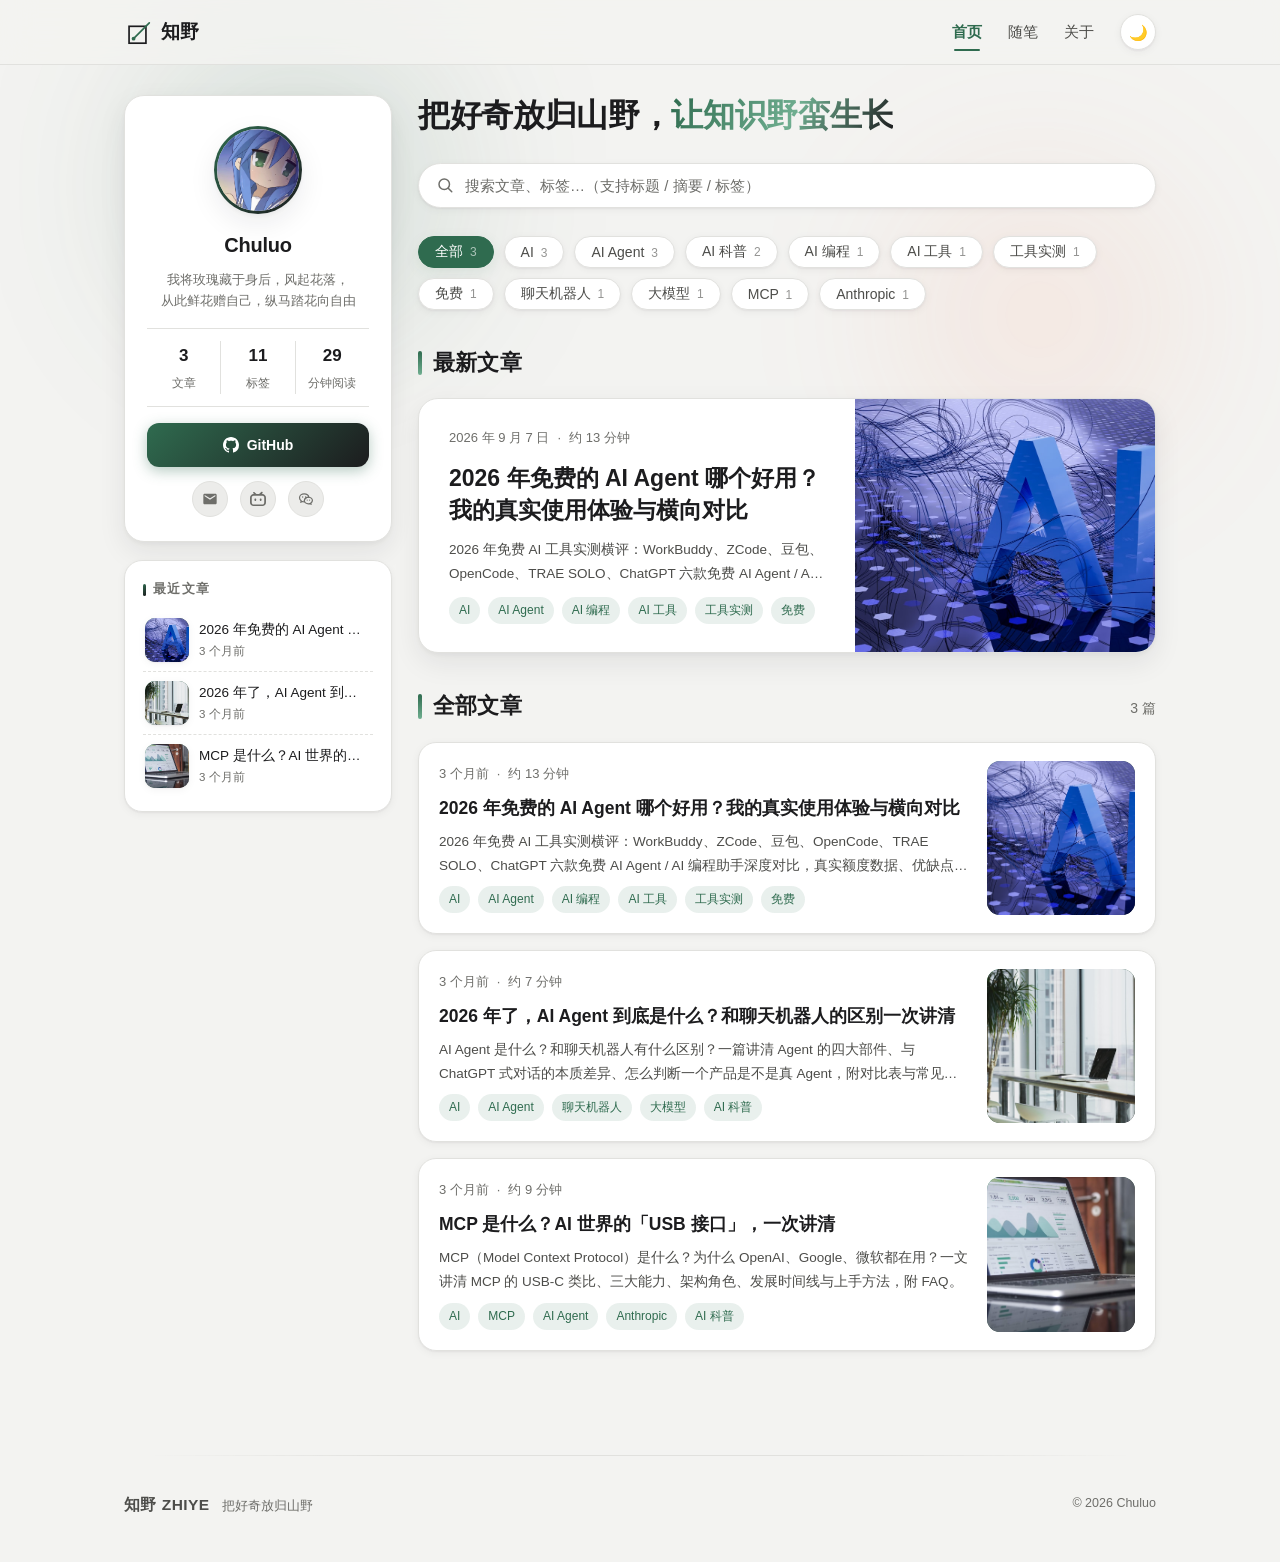
==== commit aba54bf1: "更新站点内容" ====
--- a/index.html
+++ b/index.html
@@ -8,6 +8,7 @@
   <title>知野 ZHIYE · 把好奇放归山野</title>
   <meta http-equiv="Content-Security-Policy" content="default-src 'none'; script-src 'self' file: 'unsafe-inline' https://cdn.jsdelivr.net; style-src 'self' file: 'unsafe-inline'; img-src 'self' file: data:; font-src 'self' file:; connect-src 'none'; object-src 'none'; base-uri 'none'; form-action 'none'">
   <meta name="referrer" content="no-referrer">
+  <meta name="msvalidate.01" content="DB0D25943BA8A5B2295DCE027CB3AC0E" />
   <link rel="icon" href="data:image/svg+xml,<svg xmlns='http://www.w3.org/2000/svg' viewBox='0 0 48 48'><rect width='48' height='48' rx='11' fill='%231C1C1E'/><rect x='13' y='18' width='22' height='22' fill='none' stroke='%23FFFFFF' stroke-width='2.6'/><line x1='19' y1='34' x2='41' y2='12' stroke='%236FAE90' stroke-width='2.6' stroke-linecap='round'/><circle cx='19' cy='34' r='2.8' fill='%236FAE90'/></svg>">
   <meta name="description" content="知野 ZHIYE：Chuluo 的个人博客，记录前端技术、效率工具、读书笔记与日常生活，全部文章由 Markdown 书写。">
   <meta name="author" content="Chuluo">
